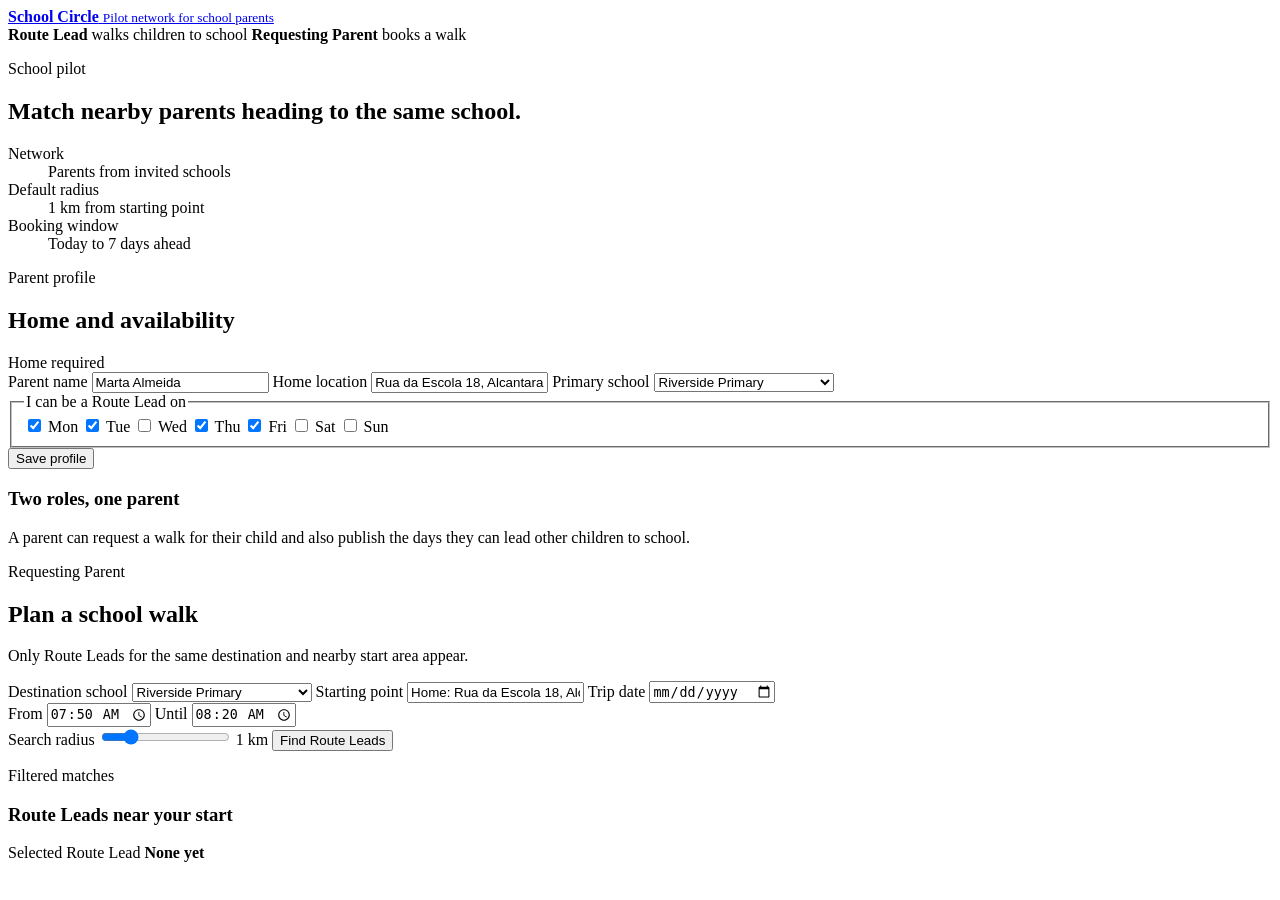
==== index.html @ a84424c4 "Add school circle pilot page" ====
<!doctype html>
<html lang="en">
  <head>
    <meta charset="UTF-8" />
    <meta name="viewport" content="width=device-width, initial-scale=1.0" />
    <title>School Circle Pilot</title>
    <link rel="stylesheet" href="./styles.css" />
  </head>
  <body>
    <main class="app-shell">
      <header class="topbar">
        <a class="brand" href="#" aria-label="School Circle pilot home">
          <span class="brand-mark" aria-hidden="true"></span>
          <span>
            <strong>School Circle</strong>
            <small>Pilot network for school parents</small>
          </span>
        </a>

        <div class="role-legend" aria-label="Parent roles">
          <span><strong>Route Lead</strong> walks children to school</span>
          <span><strong>Requesting Parent</strong> books a walk</span>
        </div>
      </header>

      <section class="pilot-strip" aria-label="Pilot scope">
        <div>
          <p class="eyebrow">School pilot</p>
          <h1>Match nearby parents heading to the same school.</h1>
        </div>
        <dl>
          <div>
            <dt>Network</dt>
            <dd>Parents from invited schools</dd>
          </div>
          <div>
            <dt>Default radius</dt>
            <dd>1 km from starting point</dd>
          </div>
          <div>
            <dt>Booking window</dt>
            <dd>Today to 7 days ahead</dd>
          </div>
        </dl>
      </section>

      <section class="dashboard">
        <aside class="panel profile-panel">
          <div class="section-head">
            <div>
              <p class="eyebrow">Parent profile</p>
              <h2>Home and availability</h2>
            </div>
            <span class="status-pill" id="profile-status">Home required</span>
          </div>

          <form id="profile-form">
            <label>
              Parent name
              <input id="parent-name" value="Marta Almeida" />
            </label>

            <label>
              Home location
              <input id="home-location" required value="Rua da Escola 18, Alcantara" />
            </label>

            <label>
              Primary school
              <select id="profile-school">
                <option value="riverside">Riverside Primary</option>
                <option value="jardim">Jardim Central School</option>
                <option value="tagus">Tagus Learning House</option>
                <option value="clube">Clube Norte Sports School</option>
              </select>
            </label>

            <fieldset>
              <legend>I can be a Route Lead on</legend>
              <div class="day-grid" id="availability-days">
                <label><input type="checkbox" value="1" checked /> Mon</label>
                <label><input type="checkbox" value="2" checked /> Tue</label>
                <label><input type="checkbox" value="3" /> Wed</label>
                <label><input type="checkbox" value="4" checked /> Thu</label>
                <label><input type="checkbox" value="5" checked /> Fri</label>
                <label><input type="checkbox" value="6" /> Sat</label>
                <label><input type="checkbox" value="0" /> Sun</label>
              </div>
            </fieldset>

            <button class="secondary-button" type="submit">Save profile</button>
          </form>

          <section class="note-block">
            <h3>Two roles, one parent</h3>
            <p>
              A parent can request a walk for their child and also publish the days they can lead other children to
              school.
            </p>
          </section>
        </aside>

        <section class="panel request-panel">
          <div class="section-head request-head">
            <div>
              <p class="eyebrow">Requesting Parent</p>
              <h2>Plan a school walk</h2>
            </div>
            <p class="muted">Only Route Leads for the same destination and nearby start area appear.</p>
          </div>

          <form class="request-grid" id="walk-request-form">
            <label>
              Destination school
              <select id="request-school">
                <option value="riverside">Riverside Primary</option>
                <option value="jardim">Jardim Central School</option>
                <option value="tagus">Tagus Learning House</option>
                <option value="clube">Clube Norte Sports School</option>
              </select>
            </label>

            <label>
              Starting point
              <input id="starting-point" required value="Home: Rua da Escola 18, Alcantara" />
            </label>

            <label>
              Trip date
              <input id="trip-date" type="date" required />
            </label>

            <div class="time-window" role="group" aria-label="Departure time window">
              <label>
                From
                <input id="time-from" type="time" value="07:50" required />
              </label>
              <label>
                Until
                <input id="time-until" type="time" value="08:20" required />
              </label>
            </div>

            <label class="radius-field">
              Search radius
              <span>
                <input id="radius" type="range" min="0.5" max="3" value="1" step="0.25" />
                <output id="radius-output" for="radius">1 km</output>
              </span>
            </label>

            <button class="primary-button" type="submit">Find Route Leads</button>
          </form>

          <section class="match-summary" aria-live="polite">
            <div>
              <p class="eyebrow">Filtered matches</p>
              <h3 id="match-title">Route Leads near your start</h3>
              <p id="match-copy"></p>
            </div>
            <div class="selected-lead" id="selected-lead">
              <span>Selected Route Lead</span>
              <strong>None yet</strong>
            </div>
          </section>

          <div class="lead-list" id="lead-list"></div>
        </section>
      </section>
    </main>

    <script src="./app.js"></script>
  </body>
</html>
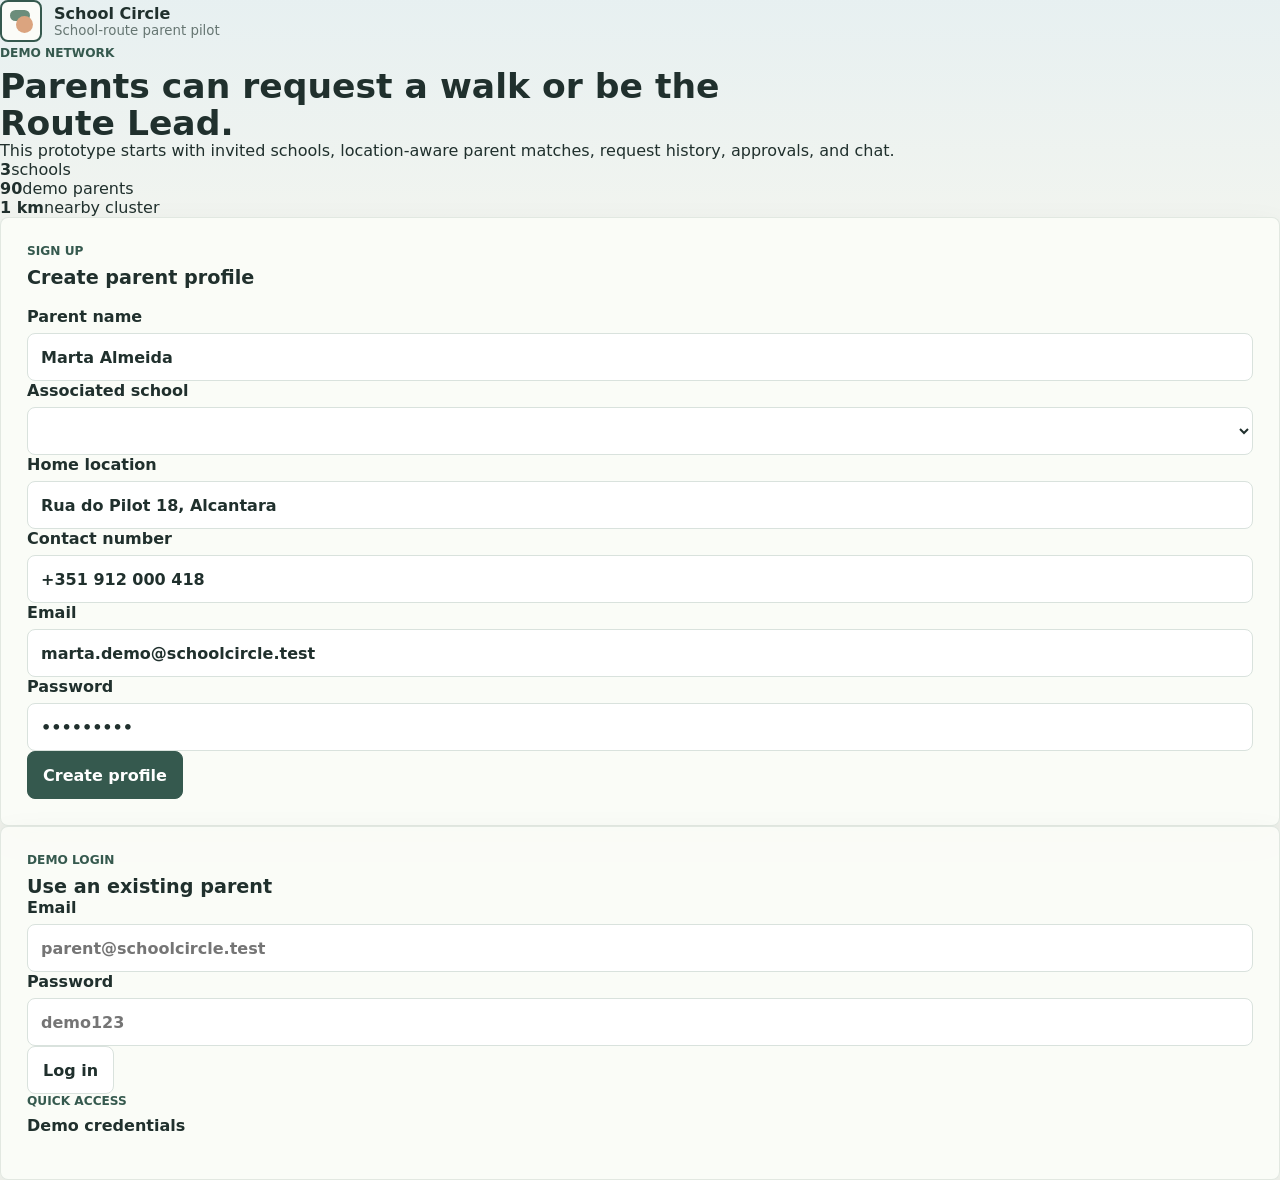
==== commit ff034fc4: "Build multi-page school circle demo" ====
--- a/index.html
+++ b/index.html
@@ -3,172 +3,97 @@
   <head>
     <meta charset="UTF-8" />
     <meta name="viewport" content="width=device-width, initial-scale=1.0" />
-    <title>School Circle Pilot</title>
+    <title>School Circle Sign Up</title>
     <link rel="stylesheet" href="./styles.css" />
   </head>
-  <body>
-    <main class="app-shell">
-      <header class="topbar">
-        <a class="brand" href="#" aria-label="School Circle pilot home">
+  <body data-page="signup">
+    <main class="auth-shell">
+      <section class="auth-intro">
+        <a class="brand" href="./index.html" aria-label="School Circle sign up">
           <span class="brand-mark" aria-hidden="true"></span>
           <span>
             <strong>School Circle</strong>
-            <small>Pilot network for school parents</small>
+            <small>School-route parent pilot</small>
           </span>
         </a>
-
-        <div class="role-legend" aria-label="Parent roles">
-          <span><strong>Route Lead</strong> walks children to school</span>
-          <span><strong>Requesting Parent</strong> books a walk</span>
+        <p class="eyebrow">Demo network</p>
+        <h1>Parents can request a walk or be the Route Lead.</h1>
+        <p>
+          This prototype starts with invited schools, location-aware parent matches, request history, approvals, and chat.
+        </p>
+        <div class="metric-row">
+          <div><strong>3</strong><span>schools</span></div>
+          <div><strong>90</strong><span>demo parents</span></div>
+          <div><strong>1 km</strong><span>nearby cluster</span></div>
         </div>
-      </header>
-
-      <section class="pilot-strip" aria-label="Pilot scope">
-        <div>
-          <p class="eyebrow">School pilot</p>
-          <h1>Match nearby parents heading to the same school.</h1>
-        </div>
-        <dl>
-          <div>
-            <dt>Network</dt>
-            <dd>Parents from invited schools</dd>
-          </div>
-          <div>
-            <dt>Default radius</dt>
-            <dd>1 km from starting point</dd>
-          </div>
-          <div>
-            <dt>Booking window</dt>
-            <dd>Today to 7 days ahead</dd>
-          </div>
-        </dl>
       </section>
 
-      <section class="dashboard">
-        <aside class="panel profile-panel">
+      <section class="auth-grid">
+        <form class="panel form-stack" id="signup-form">
           <div class="section-head">
             <div>
-              <p class="eyebrow">Parent profile</p>
-              <h2>Home and availability</h2>
+              <p class="eyebrow">Sign up</p>
+              <h2>Create parent profile</h2>
             </div>
-            <span class="status-pill" id="profile-status">Home required</span>
           </div>
+          <label>
+            Parent name
+            <input id="signup-name" required value="Marta Almeida" />
+          </label>
+          <label>
+            Associated school
+            <select id="signup-school" required></select>
+          </label>
+          <label>
+            Home location
+            <input id="signup-location" required value="Rua do Pilot 18, Alcantara" />
+          </label>
+          <label>
+            Contact number
+            <input id="signup-contact" required type="tel" value="+351 912 000 418" />
+          </label>
+          <label>
+            Email
+            <input id="signup-email" required type="email" value="marta.demo@schoolcircle.test" />
+          </label>
+          <label>
+            Password
+            <input id="signup-password" required type="password" value="pilotpass" minlength="6" />
+          </label>
+          <button class="primary-button" type="submit">Create profile</button>
+        </form>
 
-          <form id="profile-form">
+        <section class="panel auth-side">
+          <form class="form-stack compact-form" id="login-form">
+            <div>
+              <p class="eyebrow">Demo login</p>
+              <h2>Use an existing parent</h2>
+            </div>
             <label>
-              Parent name
-              <input id="parent-name" value="Marta Almeida" />
+              Email
+              <input id="login-email" required type="email" placeholder="parent@schoolcircle.test" />
             </label>
-
             <label>
-              Home location
-              <input id="home-location" required value="Rua da Escola 18, Alcantara" />
+              Password
+              <input id="login-password" required type="password" placeholder="demo123" />
             </label>
-
-            <label>
-              Primary school
-              <select id="profile-school">
-                <option value="riverside">Riverside Primary</option>
-                <option value="jardim">Jardim Central School</option>
-                <option value="tagus">Tagus Learning House</option>
-                <option value="clube">Clube Norte Sports School</option>
-              </select>
-            </label>
-
-            <fieldset>
-              <legend>I can be a Route Lead on</legend>
-              <div class="day-grid" id="availability-days">
-                <label><input type="checkbox" value="1" checked /> Mon</label>
-                <label><input type="checkbox" value="2" checked /> Tue</label>
-                <label><input type="checkbox" value="3" /> Wed</label>
-                <label><input type="checkbox" value="4" checked /> Thu</label>
-                <label><input type="checkbox" value="5" checked /> Fri</label>
-                <label><input type="checkbox" value="6" /> Sat</label>
-                <label><input type="checkbox" value="0" /> Sun</label>
-              </div>
-            </fieldset>
-
-            <button class="secondary-button" type="submit">Save profile</button>
+            <p class="form-error" id="login-error" role="alert"></p>
+            <button class="secondary-button" type="submit">Log in</button>
           </form>
 
-          <section class="note-block">
-            <h3>Two roles, one parent</h3>
-            <p>
-              A parent can request a walk for their child and also publish the days they can lead other children to
-              school.
-            </p>
+          <section class="credential-card">
+            <div class="section-head">
+              <div>
+                <p class="eyebrow">Quick access</p>
+                <h3>Demo credentials</h3>
+              </div>
+            </div>
+            <div class="credential-list" id="credential-list"></div>
           </section>
-        </aside>
-
-        <section class="panel request-panel">
-          <div class="section-head request-head">
-            <div>
-              <p class="eyebrow">Requesting Parent</p>
-              <h2>Plan a school walk</h2>
-            </div>
-            <p class="muted">Only Route Leads for the same destination and nearby start area appear.</p>
-          </div>
-
-          <form class="request-grid" id="walk-request-form">
-            <label>
-              Destination school
-              <select id="request-school">
-                <option value="riverside">Riverside Primary</option>
-                <option value="jardim">Jardim Central School</option>
-                <option value="tagus">Tagus Learning House</option>
-                <option value="clube">Clube Norte Sports School</option>
-              </select>
-            </label>
-
-            <label>
-              Starting point
-              <input id="starting-point" required value="Home: Rua da Escola 18, Alcantara" />
-            </label>
-
-            <label>
-              Trip date
-              <input id="trip-date" type="date" required />
-            </label>
-
-            <div class="time-window" role="group" aria-label="Departure time window">
-              <label>
-                From
-                <input id="time-from" type="time" value="07:50" required />
-              </label>
-              <label>
-                Until
-                <input id="time-until" type="time" value="08:20" required />
-              </label>
-            </div>
-
-            <label class="radius-field">
-              Search radius
-              <span>
-                <input id="radius" type="range" min="0.5" max="3" value="1" step="0.25" />
-                <output id="radius-output" for="radius">1 km</output>
-              </span>
-            </label>
-
-            <button class="primary-button" type="submit">Find Route Leads</button>
-          </form>
-
-          <section class="match-summary" aria-live="polite">
-            <div>
-              <p class="eyebrow">Filtered matches</p>
-              <h3 id="match-title">Route Leads near your start</h3>
-              <p id="match-copy"></p>
-            </div>
-            <div class="selected-lead" id="selected-lead">
-              <span>Selected Route Lead</span>
-              <strong>None yet</strong>
-            </div>
-          </section>
-
-          <div class="lead-list" id="lead-list"></div>
         </section>
       </section>
     </main>
-
+    <script src="./demo-data.js"></script>
     <script src="./app.js"></script>
   </body>
 </html>
--- a/styles.css
+++ b/styles.css
@@ -0,0 +1,564 @@
+:root {
+  color-scheme: light;
+  --ink: #20302d;
+  --muted: #667672;
+  --line: #d9e2dd;
+  --paper: #f3f5ef;
+  --panel: #fbfcf8;
+  --sage: #6c8d7b;
+  --sage-deep: #35594e;
+  --mint: #dfece4;
+  --blue: #e2eef2;
+  --peach: #f3e6d7;
+  --shadow: 0 14px 34px rgba(32, 48, 45, 0.08);
+  font-family: Inter, ui-sans-serif, system-ui, -apple-system, BlinkMacSystemFont, "Segoe UI", sans-serif;
+}
+
+* {
+  box-sizing: border-box;
+}
+
+body {
+  margin: 0;
+  background:
+    linear-gradient(180deg, rgba(226, 238, 242, 0.7), rgba(243, 245, 239, 0.96) 260px),
+    var(--paper);
+  color: var(--ink);
+}
+
+button,
+input,
+select {
+  font: inherit;
+}
+
+button {
+  cursor: pointer;
+}
+
+p,
+dl,
+dd {
+  margin: 0;
+}
+
+h1,
+h2,
+h3 {
+  margin: 0;
+  letter-spacing: 0;
+}
+
+h1 {
+  max-width: 720px;
+  font-size: clamp(1.8rem, 2.7vw, 3.35rem);
+  line-height: 1.06;
+}
+
+h2 {
+  font-size: clamp(1.18rem, 1.5vw, 1.55rem);
+}
+
+h3 {
+  font-size: 1rem;
+}
+
+.app-shell {
+  width: min(1360px, 100%);
+  min-height: 100vh;
+  margin: 0 auto;
+  padding: 24px;
+}
+
+.topbar,
+.pilot-strip,
+.dashboard,
+.section-head,
+.role-legend,
+.selected-lead,
+.lead-row {
+  display: flex;
+}
+
+.topbar {
+  align-items: center;
+  justify-content: space-between;
+  gap: 22px;
+  margin-bottom: 18px;
+}
+
+.brand {
+  display: inline-flex;
+  align-items: center;
+  gap: 12px;
+  color: inherit;
+  text-decoration: none;
+}
+
+.brand strong,
+.brand small {
+  display: block;
+}
+
+.brand small,
+.muted,
+.lead-card p,
+.note-block p {
+  color: var(--muted);
+}
+
+.brand-mark {
+  position: relative;
+  width: 42px;
+  height: 42px;
+  border: 2px solid var(--sage-deep);
+  border-radius: 8px;
+  background: var(--panel);
+}
+
+.brand-mark::before,
+.brand-mark::after {
+  position: absolute;
+  content: "";
+  border-radius: 999px;
+}
+
+.brand-mark::before {
+  inset: 8px 10px 19px 8px;
+  background: var(--sage);
+}
+
+.brand-mark::after {
+  right: 7px;
+  bottom: 7px;
+  width: 17px;
+  height: 17px;
+  background: #dba47f;
+}
+
+.role-legend {
+  flex-wrap: wrap;
+  justify-content: flex-end;
+  gap: 8px;
+}
+
+.role-legend span,
+.status-pill {
+  min-height: 36px;
+  padding: 9px 12px;
+  border: 1px solid var(--line);
+  border-radius: 999px;
+  background: rgba(251, 252, 248, 0.82);
+  color: var(--muted);
+  font-size: 0.86rem;
+}
+
+.role-legend strong {
+  color: var(--ink);
+}
+
+.pilot-strip,
+.panel {
+  border: 1px solid rgba(53, 89, 78, 0.12);
+  border-radius: 8px;
+  background: rgba(251, 252, 248, 0.92);
+  box-shadow: var(--shadow);
+}
+
+.pilot-strip {
+  align-items: end;
+  justify-content: space-between;
+  gap: 22px;
+  padding: clamp(20px, 3vw, 34px);
+  margin-bottom: 18px;
+}
+
+.pilot-strip dl {
+  display: grid;
+  width: min(540px, 100%);
+  grid-template-columns: repeat(3, minmax(0, 1fr));
+  gap: 10px;
+}
+
+.pilot-strip dl div,
+.note-block,
+.match-summary,
+.empty-state {
+  border: 1px solid var(--line);
+  border-radius: 8px;
+  background: rgba(255, 255, 255, 0.74);
+}
+
+.pilot-strip dl div {
+  min-height: 88px;
+  padding: 14px;
+}
+
+dt,
+.eyebrow,
+.selected-lead span {
+  color: var(--sage-deep);
+  font-size: 0.76rem;
+  font-weight: 850;
+  letter-spacing: 0;
+  text-transform: uppercase;
+}
+
+dd {
+  margin-top: 8px;
+  font-weight: 780;
+  line-height: 1.3;
+}
+
+.eyebrow {
+  margin-bottom: 8px;
+}
+
+.dashboard {
+  align-items: start;
+  gap: 18px;
+}
+
+.panel {
+  padding: clamp(18px, 2.3vw, 26px);
+}
+
+.profile-panel {
+  width: min(390px, 100%);
+}
+
+.request-panel {
+  flex: 1;
+  min-width: 0;
+}
+
+.section-head {
+  align-items: end;
+  justify-content: space-between;
+  gap: 18px;
+  margin-bottom: 18px;
+}
+
+.request-head .muted {
+  max-width: 360px;
+  line-height: 1.45;
+}
+
+.status-pill.ready {
+  border-color: rgba(53, 89, 78, 0.2);
+  background: var(--mint);
+  color: var(--sage-deep);
+  font-weight: 800;
+}
+
+form,
+fieldset,
+label {
+  min-width: 0;
+}
+
+#profile-form,
+.lead-list {
+  display: grid;
+  gap: 12px;
+}
+
+label,
+fieldset {
+  display: grid;
+  gap: 7px;
+  margin: 0;
+  border: 0;
+  color: var(--ink);
+  font-weight: 780;
+}
+
+fieldset {
+  padding: 0;
+}
+
+legend {
+  margin-bottom: 9px;
+  padding: 0;
+  font-weight: 780;
+}
+
+input,
+select {
+  width: 100%;
+  min-height: 48px;
+  border: 1px solid var(--line);
+  border-radius: 8px;
+  padding: 0 13px;
+  background: #fff;
+  color: var(--ink);
+}
+
+input[type="checkbox"] {
+  width: 18px;
+  min-height: 18px;
+  margin: 0;
+}
+
+input[type="range"] {
+  min-height: 28px;
+  padding: 0;
+  accent-color: var(--sage-deep);
+}
+
+.day-grid {
+  display: grid;
+  grid-template-columns: repeat(4, minmax(0, 1fr));
+  gap: 7px;
+}
+
+.day-grid label {
+  display: flex;
+  min-height: 42px;
+  align-items: center;
+  justify-content: center;
+  gap: 7px;
+  border: 1px solid var(--line);
+  border-radius: 8px;
+  background: #fff;
+  font-size: 0.88rem;
+}
+
+.primary-button,
+.secondary-button,
+.select-button {
+  min-height: 48px;
+  border-radius: 8px;
+  padding: 0 15px;
+  font-weight: 820;
+}
+
+.primary-button,
+.select-button {
+  border: 1px solid var(--sage-deep);
+  background: var(--sage-deep);
+  color: #fff;
+}
+
+.secondary-button {
+  border: 1px solid var(--line);
+  background: #fff;
+  color: var(--ink);
+}
+
+.note-block {
+  margin-top: 14px;
+  padding: 15px;
+}
+
+.note-block p {
+  margin-top: 7px;
+  line-height: 1.5;
+}
+
+.request-grid {
+  display: grid;
+  grid-template-columns: repeat(2, minmax(0, 1fr));
+  gap: 12px;
+  padding: 16px;
+  border: 1px solid var(--line);
+  border-radius: 8px;
+  background: linear-gradient(135deg, rgba(223, 236, 228, 0.72), rgba(226, 238, 242, 0.56));
+}
+
+.time-window {
+  display: grid;
+  grid-template-columns: repeat(2, minmax(0, 1fr));
+  gap: 10px;
+}
+
+.radius-field span {
+  display: grid;
+  grid-template-columns: minmax(0, 1fr) 62px;
+  align-items: center;
+  gap: 10px;
+  min-height: 48px;
+  border: 1px solid var(--line);
+  border-radius: 8px;
+  padding: 0 13px;
+  background: #fff;
+}
+
+output {
+  color: var(--sage-deep);
+  font-weight: 850;
+  text-align: right;
+}
+
+.match-summary {
+  display: grid;
+  grid-template-columns: minmax(0, 1fr) 260px;
+  gap: 16px;
+  align-items: center;
+  margin: 16px 0;
+  padding: 16px;
+}
+
+.match-summary p:last-child {
+  margin-top: 6px;
+  color: var(--muted);
+  line-height: 1.45;
+}
+
+.selected-lead {
+  min-height: 74px;
+  flex-direction: column;
+  justify-content: center;
+  border: 1px solid var(--line);
+  border-radius: 8px;
+  padding: 13px;
+  background: var(--peach);
+}
+
+.selected-lead strong {
+  margin-top: 6px;
+}
+
+.lead-list {
+  grid-template-columns: repeat(2, minmax(0, 1fr));
+}
+
+.lead-card {
+  display: grid;
+  gap: 13px;
+  min-height: 318px;
+  border: 1px solid var(--line);
+  border-radius: 8px;
+  padding: 16px;
+  background: #fff;
+}
+
+.lead-card.selected {
+  border-color: var(--sage-deep);
+  outline: 2px solid rgba(53, 89, 78, 0.16);
+}
+
+.lead-row {
+  align-items: center;
+  gap: 11px;
+}
+
+.lead-row div {
+  flex: 1;
+}
+
+.lead-row strong {
+  align-self: start;
+  border-radius: 999px;
+  padding: 7px 9px;
+  background: var(--mint);
+  color: var(--sage-deep);
+  font-size: 0.86rem;
+}
+
+.lead-row p {
+  margin-top: 3px;
+}
+
+.avatar {
+  display: grid;
+  width: 44px;
+  height: 44px;
+  place-items: center;
+  border-radius: 8px;
+  background: var(--blue);
+  color: var(--sage-deep);
+  font-weight: 900;
+}
+
+.lead-card dl {
+  display: grid;
+  gap: 8px;
+}
+
+.lead-card dl div {
+  display: flex;
+  justify-content: space-between;
+  gap: 14px;
+  border-top: 1px solid #edf1ed;
+  padding-top: 8px;
+}
+
+.lead-card dd {
+  margin-top: 0;
+  text-align: right;
+}
+
+.capacity {
+  min-height: 46px;
+  border-radius: 8px;
+  padding: 12px;
+  background: rgba(243, 230, 215, 0.7);
+  line-height: 1.35;
+}
+
+.select-button {
+  align-self: end;
+}
+
+.lead-card.selected .select-button {
+  background: #fff;
+  color: var(--sage-deep);
+}
+
+.empty-state {
+  grid-column: 1 / -1;
+  min-height: 180px;
+  display: grid;
+  align-content: center;
+  gap: 8px;
+  padding: 24px;
+}
+
+.empty-state p {
+  color: var(--muted);
+  line-height: 1.45;
+}
+
+@media (max-width: 980px) {
+  .topbar,
+  .pilot-strip,
+  .dashboard,
+  .section-head {
+    flex-direction: column;
+    align-items: stretch;
+  }
+
+  .profile-panel {
+    width: 100%;
+  }
+
+  .role-legend {
+    justify-content: flex-start;
+  }
+
+  .lead-list {
+    grid-template-columns: 1fr;
+  }
+}
+
+@media (max-width: 700px) {
+  .app-shell {
+    padding: 15px;
+  }
+
+  .pilot-strip dl,
+  .request-grid,
+  .match-summary,
+  .time-window {
+    grid-template-columns: 1fr;
+  }
+
+  .day-grid {
+    grid-template-columns: repeat(2, minmax(0, 1fr));
+  }
+
+  .role-legend span {
+    width: 100%;
+  }
+}
